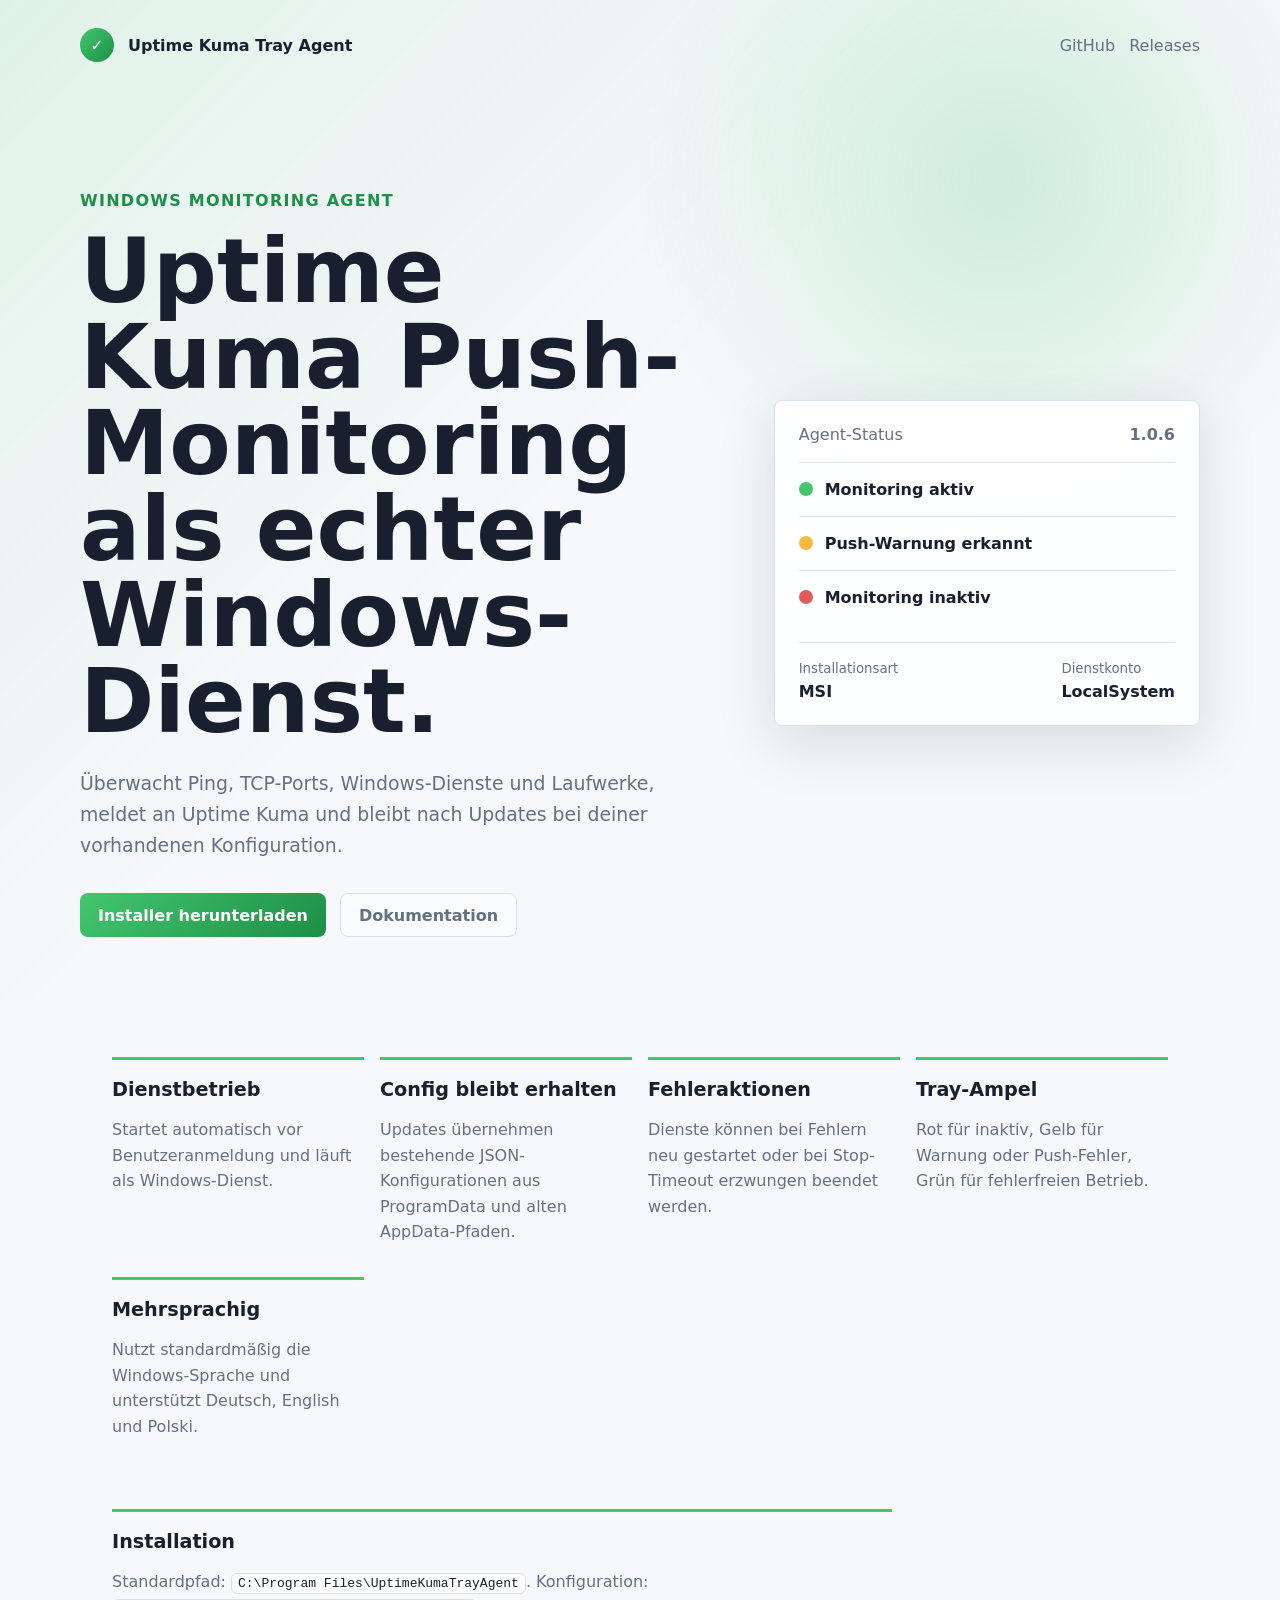
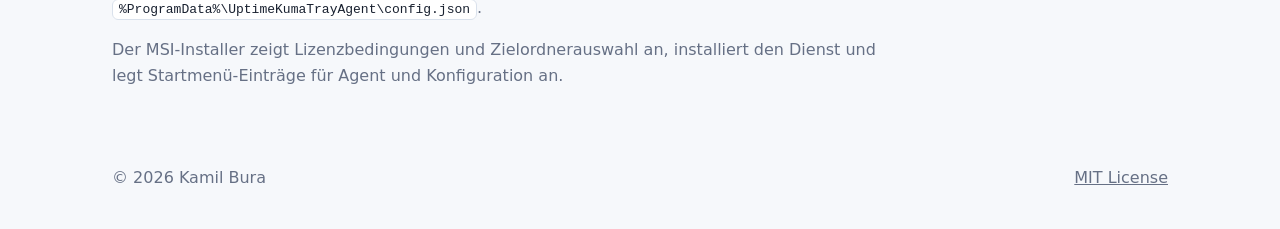
==== docs/index.html @ 318c28d2 "Add UptimeKumaTrayAgent project and installer Initial import of Uptime Kuma Tray Agent (v1.0.6): add" ====
<!doctype html>
<html lang="de">
<head>
  <meta charset="utf-8">
  <meta name="viewport" content="width=device-width, initial-scale=1">
  <title>Uptime Kuma Tray Agent</title>
  <meta name="description" content="Windows Agent für Uptime Kuma Push-Monitore mit Dienstbetrieb, Checks, Neustart-Aktionen und MSI-Installer.">
  <link rel="stylesheet" href="styles.css">
</head>
<body>
  <header class="hero">
    <nav class="nav">
      <div class="brand">
        <span class="brand-mark">✓</span>
        <span>Uptime Kuma Tray Agent</span>
      </div>
      <div class="links">
        <a href="https://github.com/yourShika/uptimekuma-agent">GitHub</a>
        <a href="https://github.com/yourShika/uptimekuma-agent/releases">Releases</a>
      </div>
    </nav>

    <section class="hero-grid">
      <div>
        <p class="eyebrow">Windows Monitoring Agent</p>
        <h1>Uptime Kuma Push-Monitoring als echter Windows-Dienst.</h1>
        <p class="lead">
          Überwacht Ping, TCP-Ports, Windows-Dienste und Laufwerke, meldet an Uptime Kuma
          und bleibt nach Updates bei deiner vorhandenen Konfiguration.
        </p>
        <div class="actions">
          <a class="primary" href="https://github.com/yourShika/uptimekuma-agent/releases/latest">Installer herunterladen</a>
          <a class="secondary" href="https://github.com/yourShika/uptimekuma-agent#readme">Dokumentation</a>
        </div>
      </div>

      <div class="status-panel" aria-label="Statusvorschau">
        <div class="panel-header">
          <span>Agent-Status</span>
          <strong>1.0.6</strong>
        </div>
        <div class="status ok"><span></span> Monitoring aktiv</div>
        <div class="status warn"><span></span> Push-Warnung erkannt</div>
        <div class="status down"><span></span> Monitoring inaktiv</div>
        <div class="metric-row">
          <div><small>Installationsart</small><strong>MSI</strong></div>
          <div><small>Dienstkonto</small><strong>LocalSystem</strong></div>
        </div>
      </div>
    </section>
  </header>

  <main>
    <section class="features">
      <article>
        <h2>Dienstbetrieb</h2>
        <p>Startet automatisch vor Benutzeranmeldung und läuft als Windows-Dienst.</p>
      </article>
      <article>
        <h2>Config bleibt erhalten</h2>
        <p>Updates übernehmen bestehende JSON-Konfigurationen aus ProgramData und alten AppData-Pfaden.</p>
      </article>
      <article>
        <h2>Fehleraktionen</h2>
        <p>Dienste können bei Fehlern neu gestartet oder bei Stop-Timeout erzwungen beendet werden.</p>
      </article>
      <article>
        <h2>Tray-Ampel</h2>
        <p>Rot für inaktiv, Gelb für Warnung oder Push-Fehler, Grün für fehlerfreien Betrieb.</p>
      </article>
      <article>
        <h2>Mehrsprachig</h2>
        <p>Nutzt standardmäßig die Windows-Sprache und unterstützt Deutsch, English und Polski.</p>
      </article>
    </section>

    <section class="install">
      <h2>Installation</h2>
      <p>
        Standardpfad: <code>C:\Program Files\UptimeKumaTrayAgent</code>.
        Konfiguration: <code>%ProgramData%\UptimeKumaTrayAgent\config.json</code>.
      </p>
      <p>
        Der MSI-Installer zeigt Lizenzbedingungen und Zielordnerauswahl an, installiert den Dienst
        und legt Startmenü-Einträge für Agent und Konfiguration an.
      </p>
    </section>
  </main>

  <footer>
    <span>© 2026 Kamil Bura</span>
    <a href="https://github.com/yourShika/uptimekuma-agent/blob/main/LICENSE">MIT License</a>
  </footer>
</body>
</html>
---- docs/styles.css ----
:root {
  color-scheme: light dark;
  --bg: #f6f8fb;
  --surface: #ffffff;
  --text: #18202f;
  --muted: #667085;
  --line: #d9e1ec;
  --green: #43c66f;
  --green-dark: #1d8f46;
  --yellow: #f5b93f;
  --red: #e25b5b;
  --shadow: 0 18px 60px rgba(24, 32, 47, .13);
}

@media (prefers-color-scheme: dark) {
  :root {
    --bg: #111822;
    --surface: #182232;
    --text: #edf4ff;
    --muted: #9ca9ba;
    --line: #2b3748;
    --shadow: 0 18px 60px rgba(0, 0, 0, .35);
  }
}

* {
  box-sizing: border-box;
}

body {
  margin: 0;
  font-family: "Segoe UI", system-ui, -apple-system, BlinkMacSystemFont, sans-serif;
  background: var(--bg);
  color: var(--text);
}

a {
  color: inherit;
}

.hero {
  min-height: 92vh;
  padding: 28px clamp(20px, 6vw, 80px) 64px;
  background:
    radial-gradient(circle at 78% 18%, rgba(67, 198, 111, .22), transparent 28%),
    linear-gradient(135deg, rgba(67, 198, 111, .12), transparent 46%),
    var(--bg);
}

.nav,
.hero-grid,
main,
footer {
  width: min(1120px, 100%);
  margin: 0 auto;
}

.nav {
  display: flex;
  align-items: center;
  justify-content: space-between;
  gap: 24px;
}

.brand,
.links,
.actions {
  display: flex;
  align-items: center;
  gap: 14px;
}

.brand {
  font-weight: 700;
}

.brand-mark {
  display: grid;
  place-items: center;
  width: 34px;
  height: 34px;
  border-radius: 50%;
  color: white;
  background: linear-gradient(135deg, var(--green), var(--green-dark));
}

.links a,
.secondary {
  text-decoration: none;
  color: var(--muted);
}

.hero-grid {
  display: grid;
  grid-template-columns: minmax(0, 1.05fr) minmax(320px, .72fr);
  gap: clamp(32px, 6vw, 72px);
  align-items: center;
  padding-top: clamp(72px, 14vh, 138px);
}

.eyebrow {
  margin: 0 0 14px;
  color: var(--green-dark);
  font-weight: 700;
  text-transform: uppercase;
  letter-spacing: .08em;
}

h1 {
  margin: 0;
  max-width: 820px;
  font-size: clamp(2.6rem, 7vw, 5.6rem);
  line-height: .96;
  letter-spacing: 0;
}

.lead {
  max-width: 690px;
  margin: 24px 0 32px;
  color: var(--muted);
  font-size: 1.18rem;
  line-height: 1.65;
}

.primary,
.secondary {
  display: inline-flex;
  align-items: center;
  min-height: 44px;
  padding: 0 18px;
  border-radius: 8px;
  font-weight: 700;
}

.primary {
  color: white;
  text-decoration: none;
  background: linear-gradient(135deg, var(--green), var(--green-dark));
}

.secondary {
  border: 1px solid var(--line);
  background: rgba(255, 255, 255, .5);
}

.status-panel {
  padding: 24px;
  border: 1px solid var(--line);
  border-radius: 8px;
  background: color-mix(in srgb, var(--surface), transparent 5%);
  box-shadow: var(--shadow);
}

.panel-header,
.metric-row {
  display: flex;
  justify-content: space-between;
  gap: 16px;
}

.panel-header {
  margin-bottom: 18px;
  color: var(--muted);
}

.status {
  display: flex;
  align-items: center;
  gap: 12px;
  min-height: 54px;
  border-top: 1px solid var(--line);
  font-weight: 700;
}

.status span {
  width: 14px;
  height: 14px;
  border-radius: 50%;
}

.status.ok span {
  background: var(--green);
}

.status.warn span {
  background: var(--yellow);
}

.status.down span {
  background: var(--red);
}

.metric-row {
  margin-top: 18px;
  padding-top: 18px;
  border-top: 1px solid var(--line);
}

small {
  display: block;
  color: var(--muted);
  margin-bottom: 6px;
}

main {
  padding: 56px clamp(20px, 4vw, 32px) 40px;
}

.features {
  display: grid;
  grid-template-columns: repeat(4, minmax(0, 1fr));
  gap: 16px;
}

article,
.install {
  border-top: 3px solid var(--green);
  padding: 18px 0 0;
}

h2 {
  margin: 0 0 10px;
  font-size: 1.2rem;
}

p {
  color: var(--muted);
  line-height: 1.6;
}

.install {
  margin-top: 54px;
  max-width: 780px;
}

code {
  padding: 2px 6px;
  border: 1px solid var(--line);
  border-radius: 6px;
  background: var(--surface);
  color: var(--text);
}

footer {
  display: flex;
  justify-content: space-between;
  gap: 16px;
  padding: 24px clamp(20px, 4vw, 32px) 42px;
  color: var(--muted);
}

@media (max-width: 860px) {
  .hero-grid,
  .features {
    grid-template-columns: 1fr;
  }

  .links {
    display: none;
  }

  .actions {
    align-items: stretch;
    flex-direction: column;
  }
}
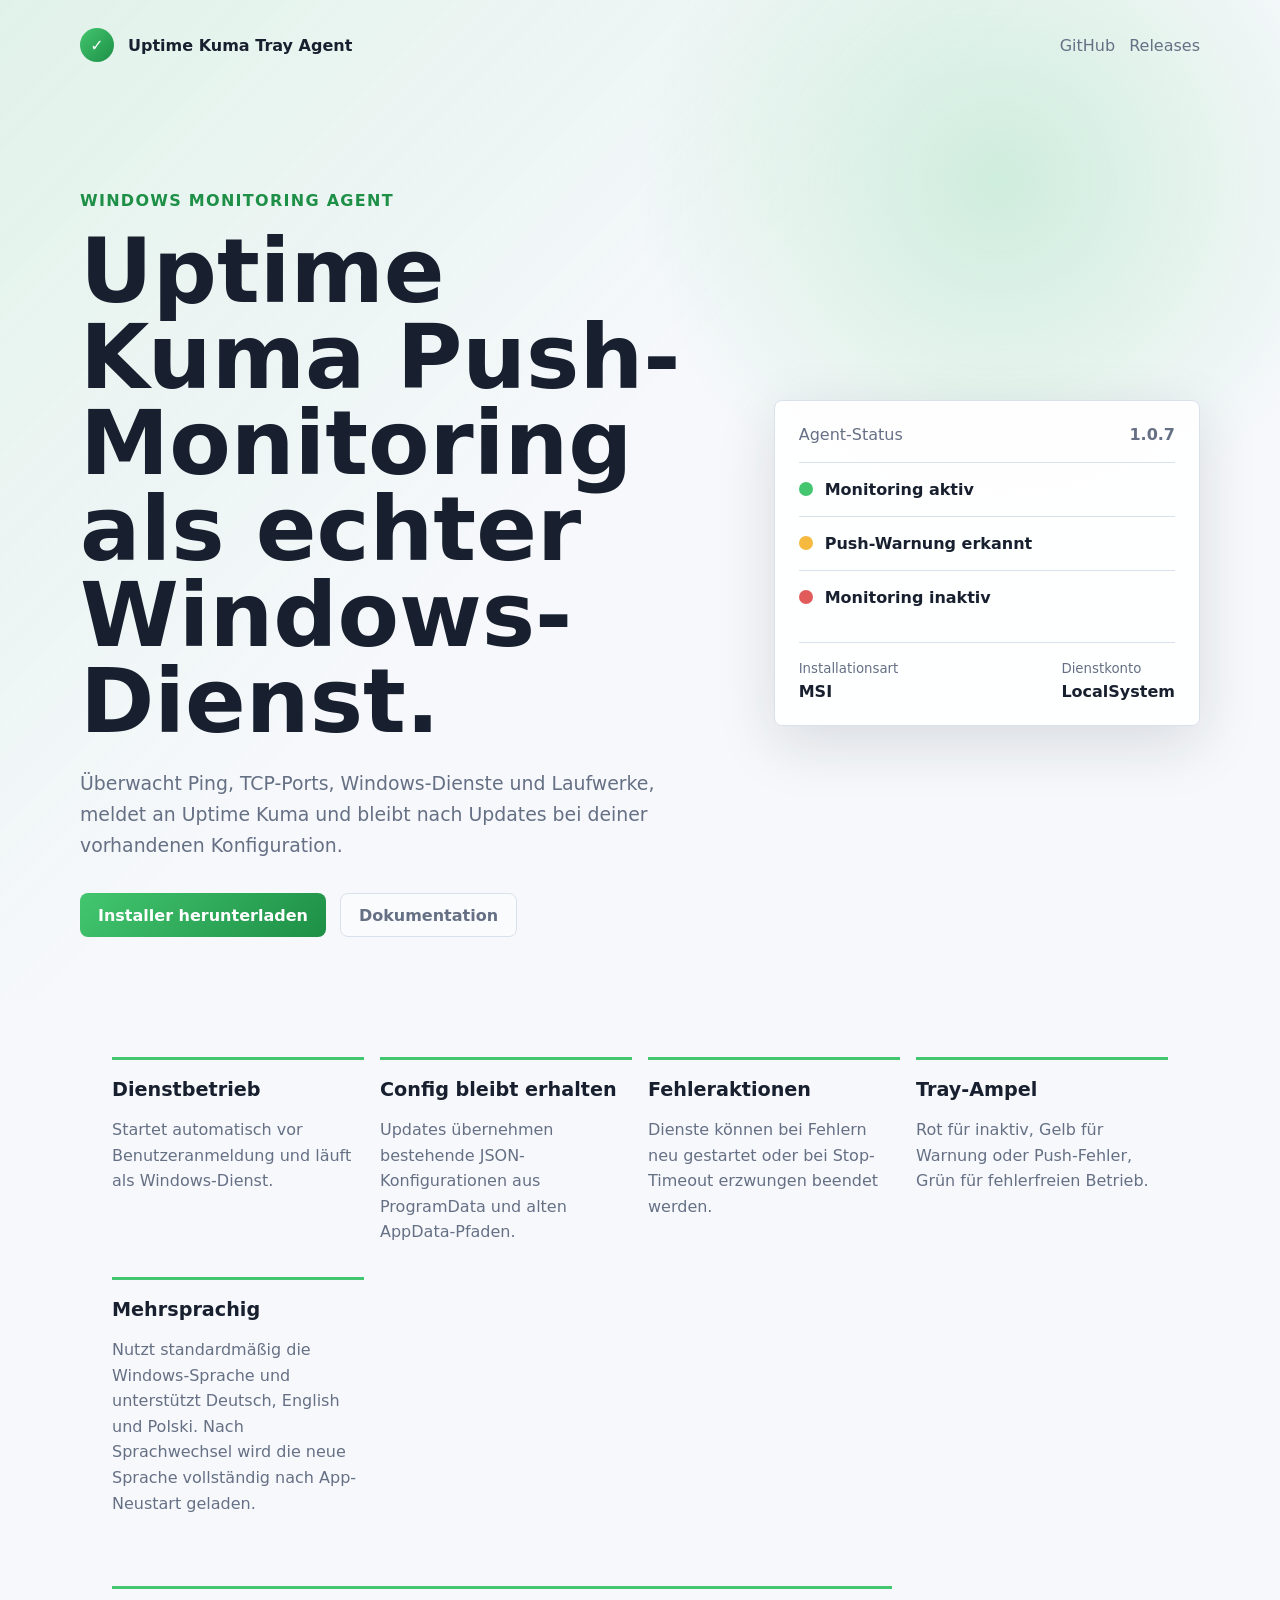
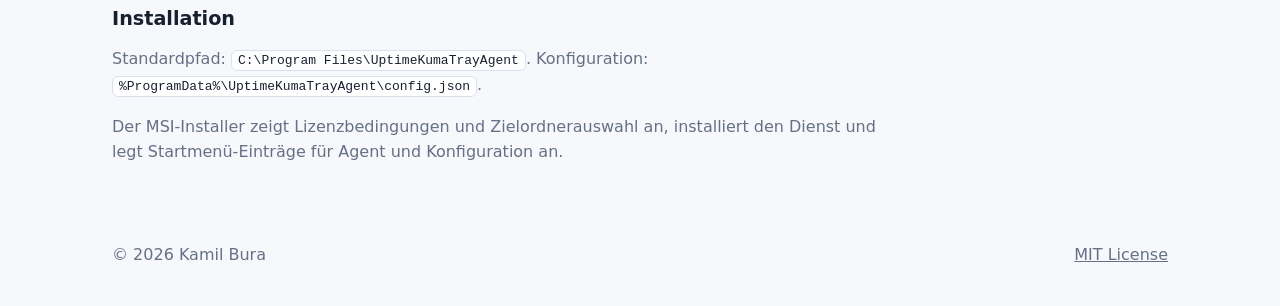
==== commit 9744abb1: "Release 1.0.7: UI localization and i18n Bump version to 1.0.7 across project (csproj, config example" ====
--- a/docs/index.html
+++ b/docs/index.html
@@ -37,7 +37,7 @@
       <div class="status-panel" aria-label="Statusvorschau">
         <div class="panel-header">
           <span>Agent-Status</span>
-          <strong>1.0.6</strong>
+          <strong>1.0.7</strong>
         </div>
         <div class="status ok"><span></span> Monitoring aktiv</div>
         <div class="status warn"><span></span> Push-Warnung erkannt</div>
@@ -70,7 +70,7 @@
       </article>
       <article>
         <h2>Mehrsprachig</h2>
-        <p>Nutzt standardmäßig die Windows-Sprache und unterstützt Deutsch, English und Polski.</p>
+        <p>Nutzt standardmäßig die Windows-Sprache und unterstützt Deutsch, English und Polski. Nach Sprachwechsel wird die neue Sprache vollständig nach App-Neustart geladen.</p>
       </article>
     </section>
 
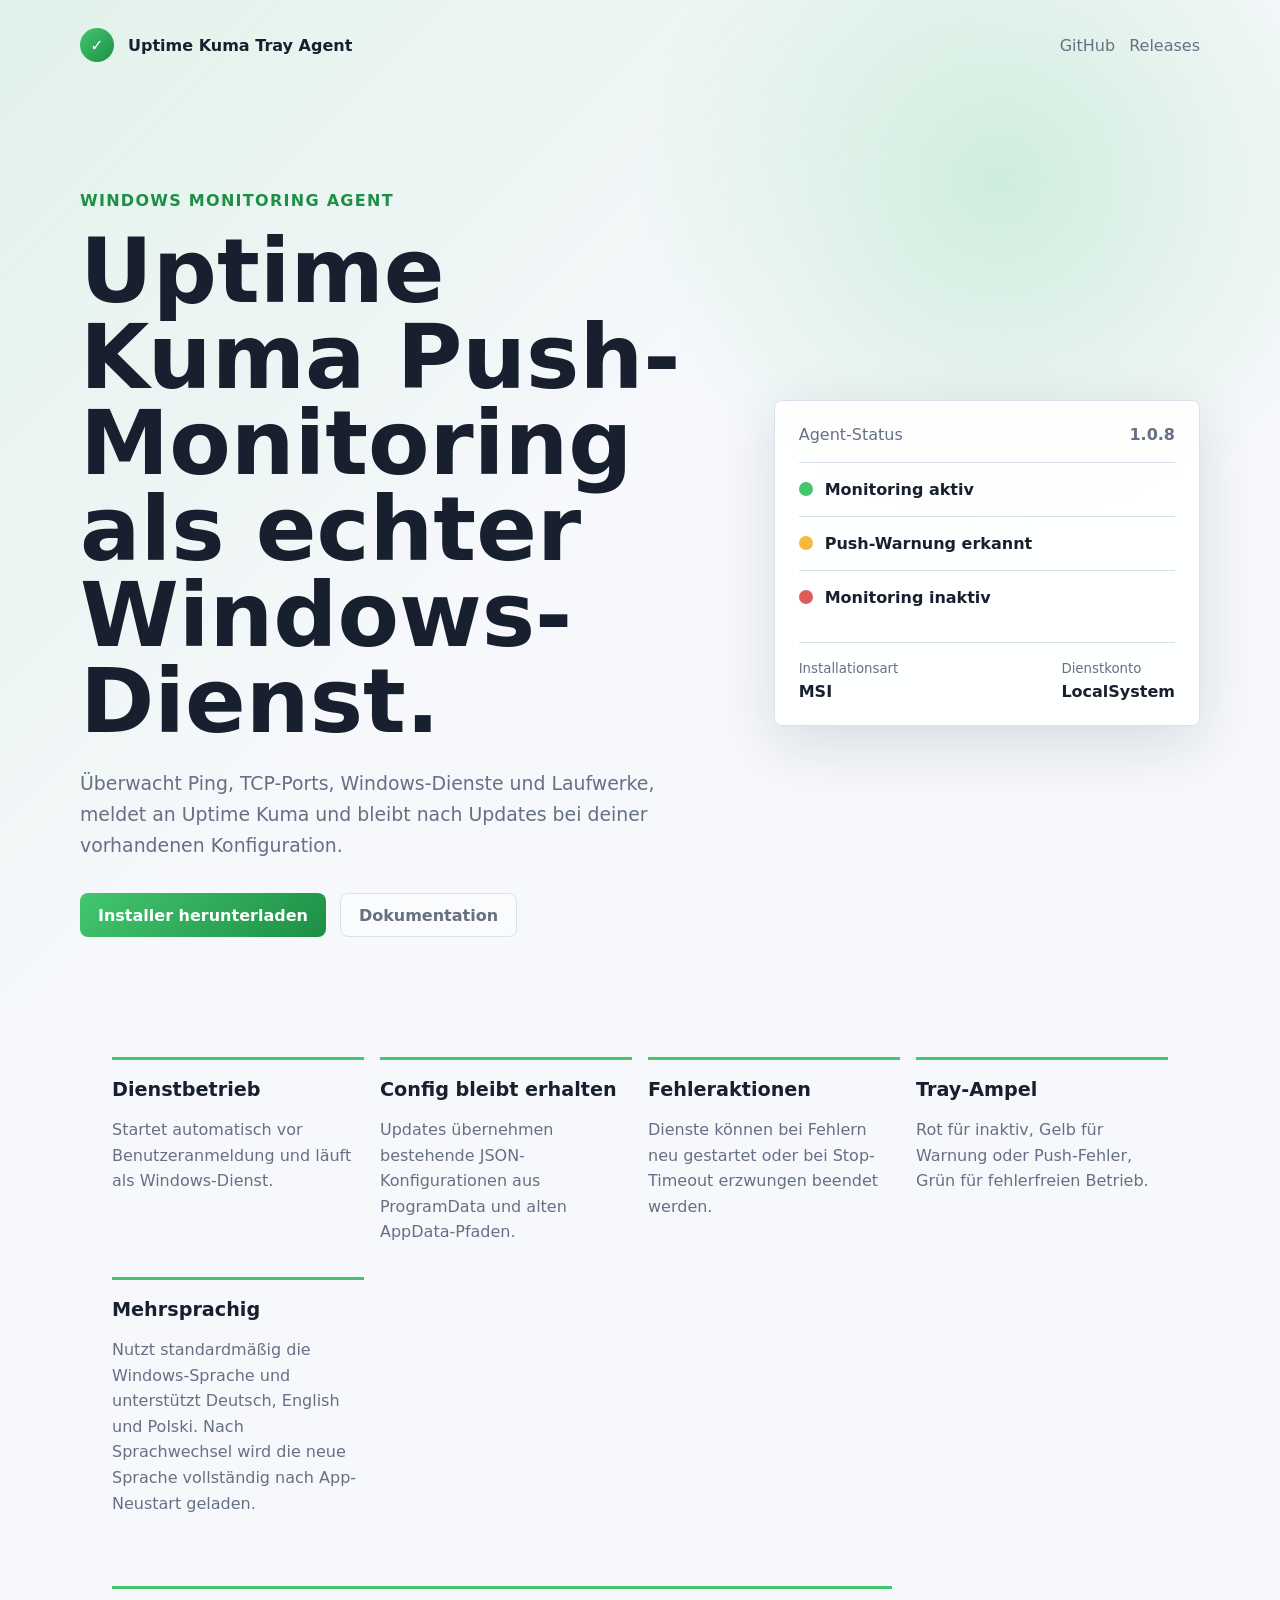
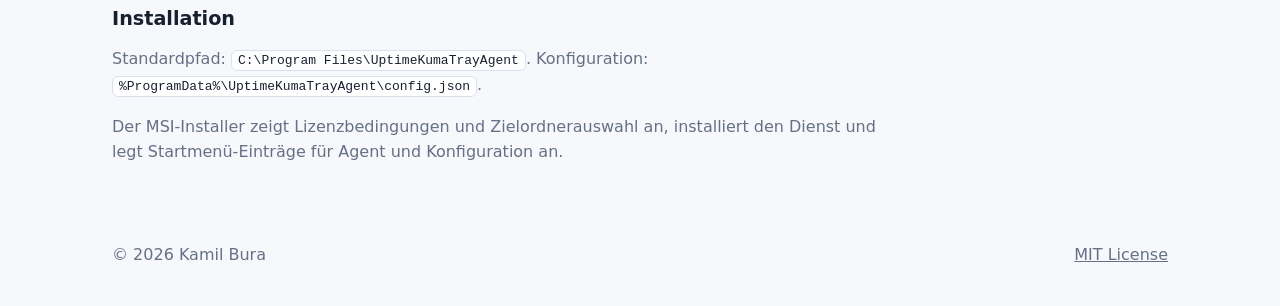
==== commit 3f022446: "Release 1.0.8 with Linux headless agent" ====
--- a/docs/index.html
+++ b/docs/index.html
@@ -37,7 +37,7 @@
       <div class="status-panel" aria-label="Statusvorschau">
         <div class="panel-header">
           <span>Agent-Status</span>
-          <strong>1.0.7</strong>
+          <strong>1.0.8</strong>
         </div>
         <div class="status ok"><span></span> Monitoring aktiv</div>
         <div class="status warn"><span></span> Push-Warnung erkannt</div>
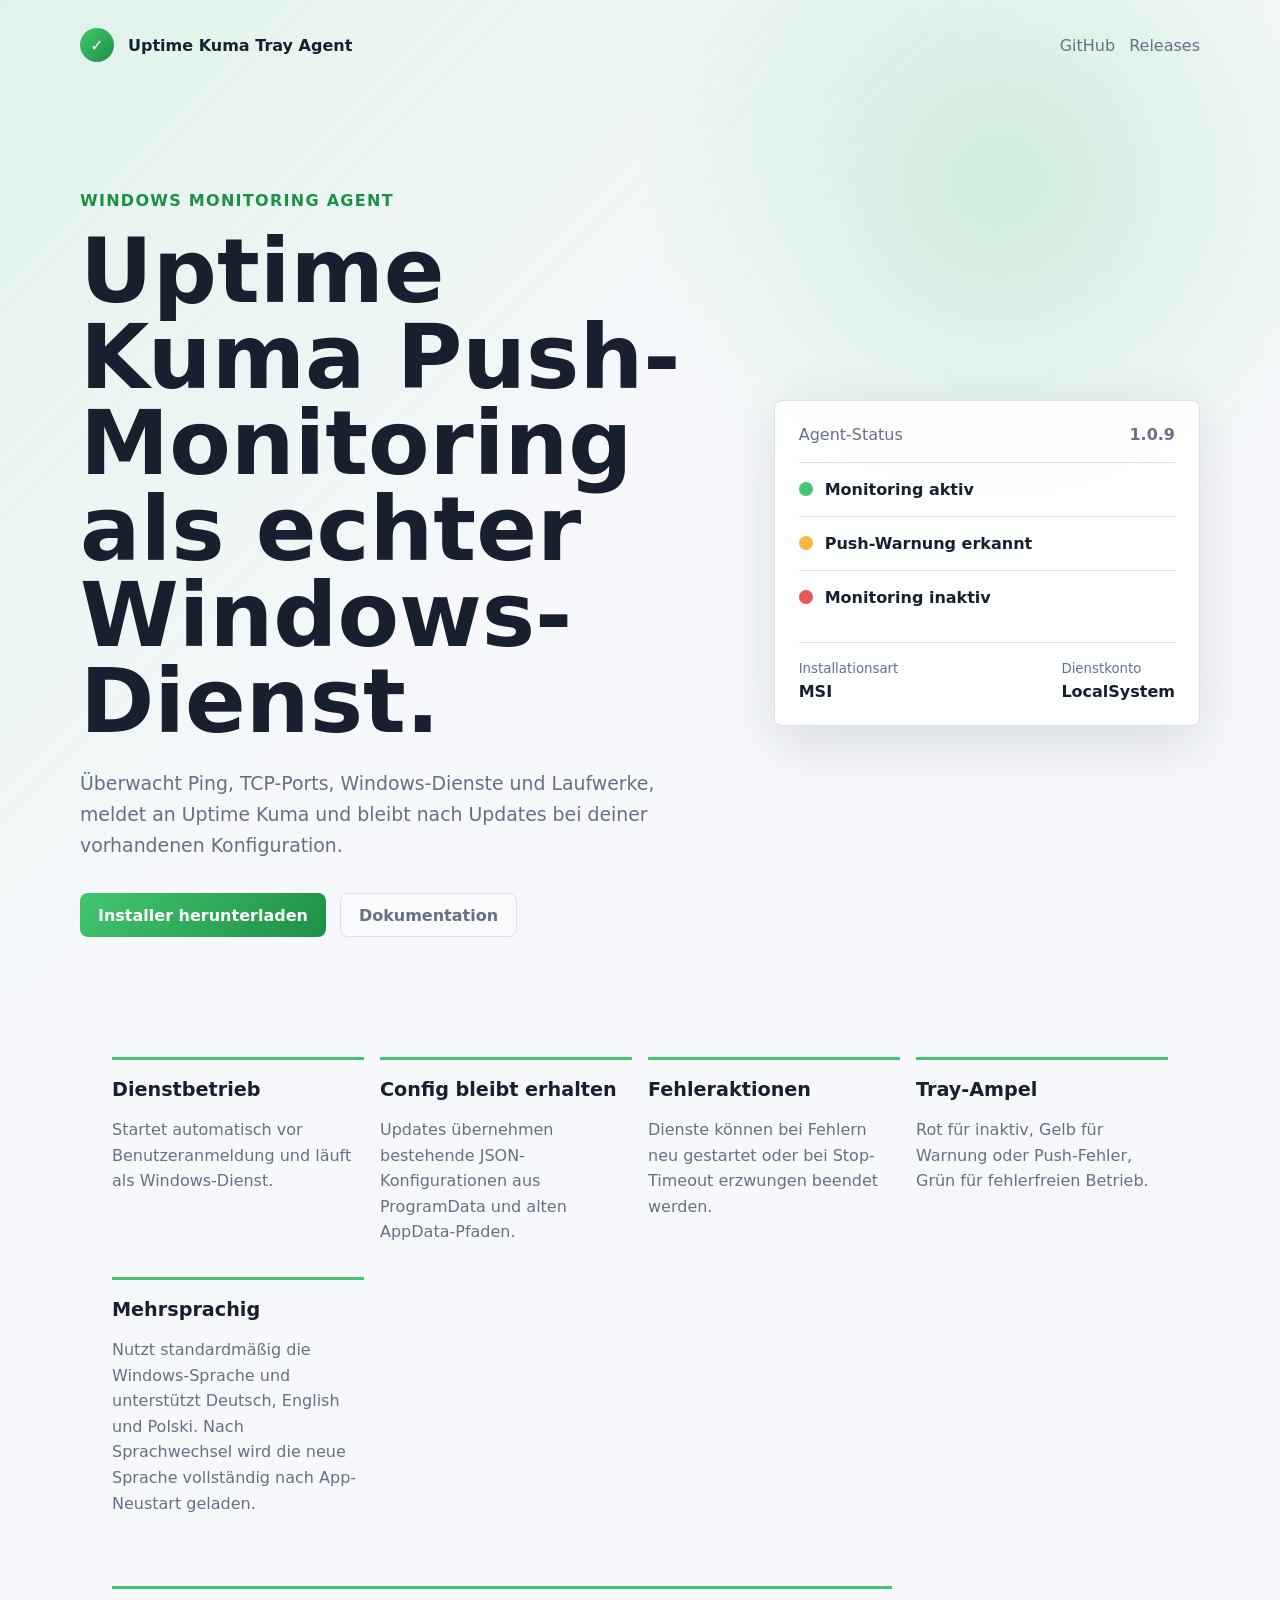
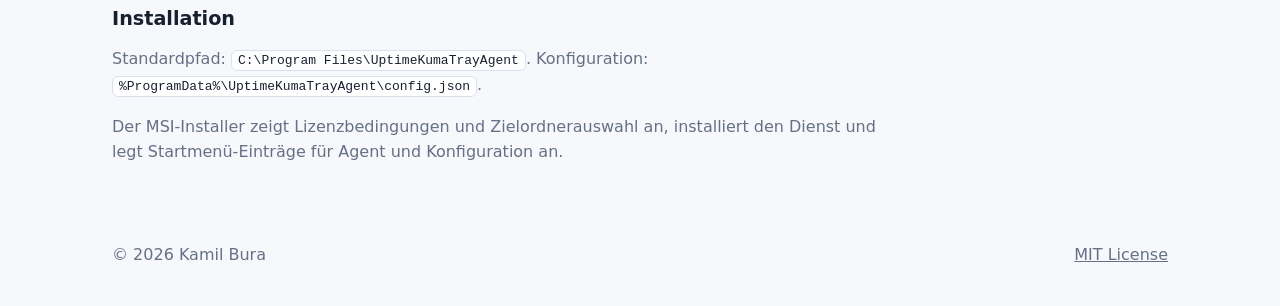
==== commit 7b1b0ccb: "Release 1.0.9 dashboard UI" ====
--- a/docs/index.html
+++ b/docs/index.html
@@ -37,7 +37,7 @@
       <div class="status-panel" aria-label="Statusvorschau">
         <div class="panel-header">
           <span>Agent-Status</span>
-          <strong>1.0.8</strong>
+          <strong>1.0.9</strong>
         </div>
         <div class="status ok"><span></span> Monitoring aktiv</div>
         <div class="status warn"><span></span> Push-Warnung erkannt</div>
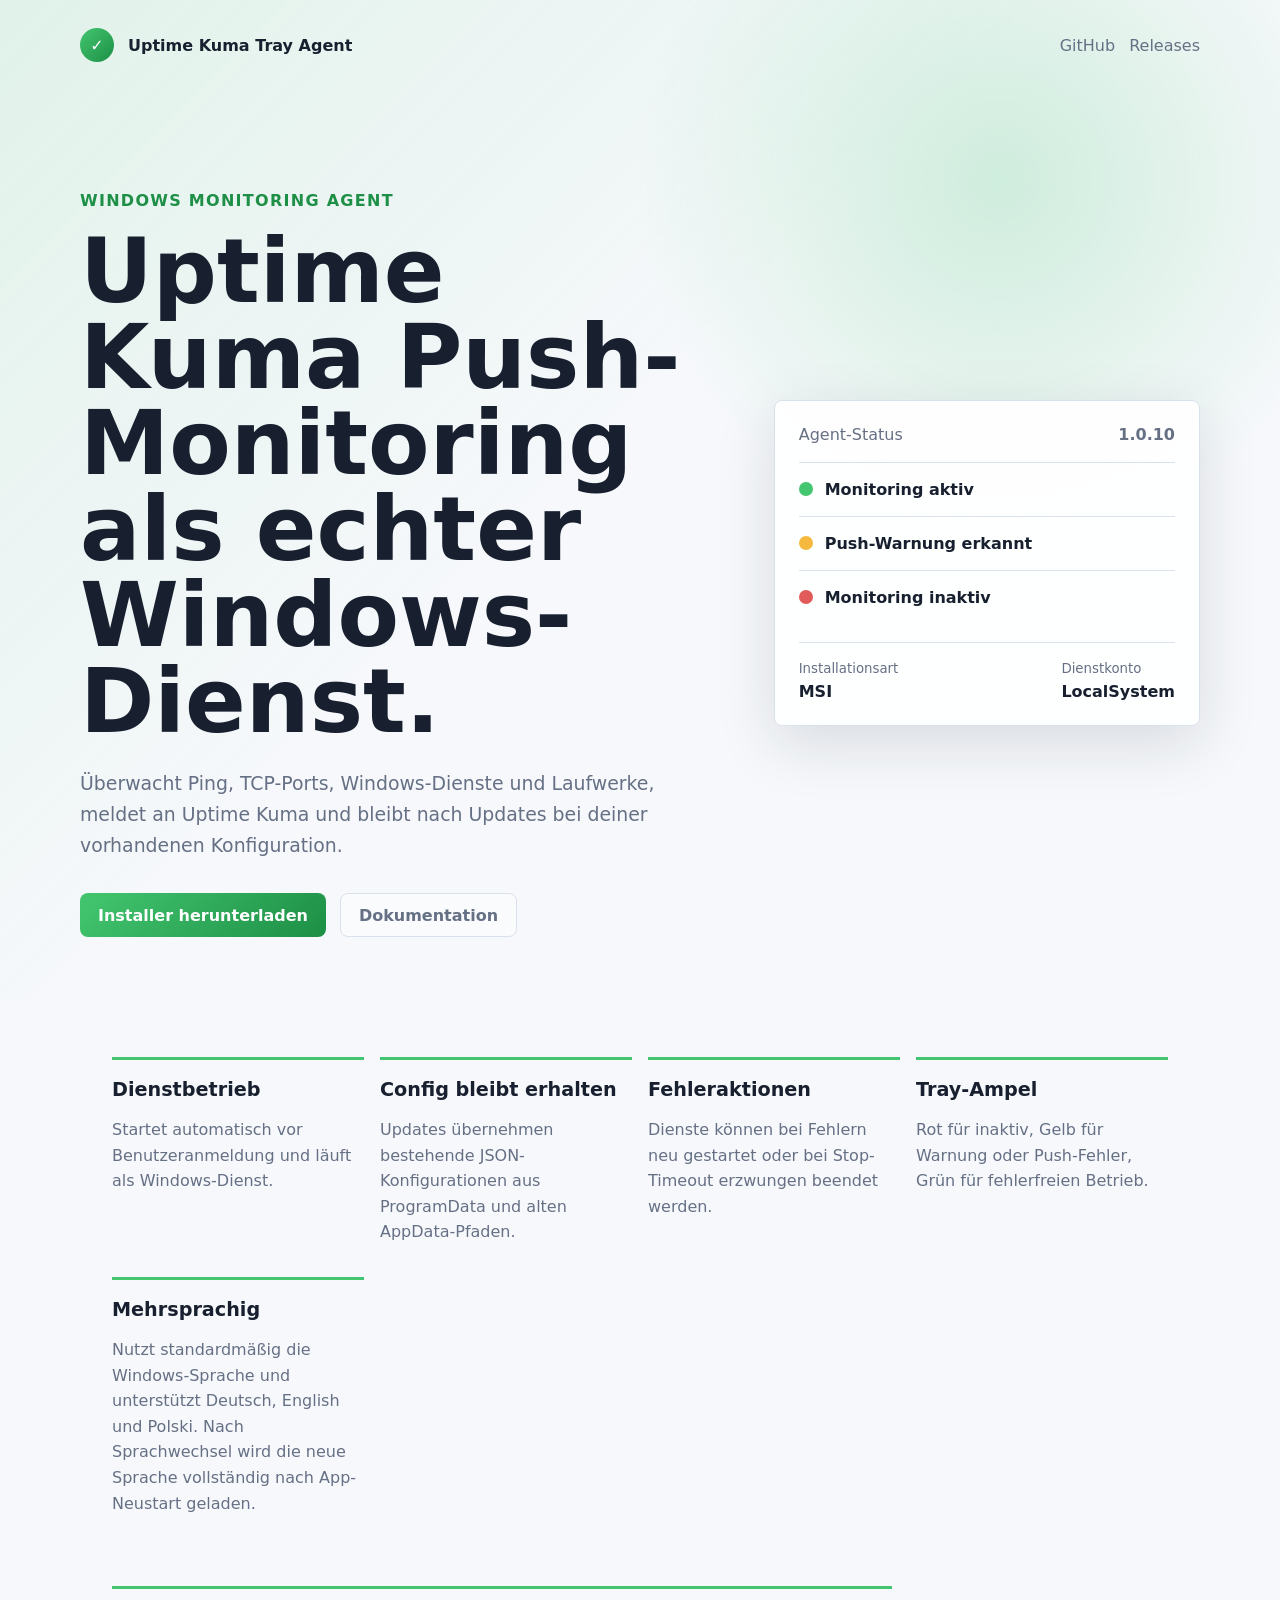
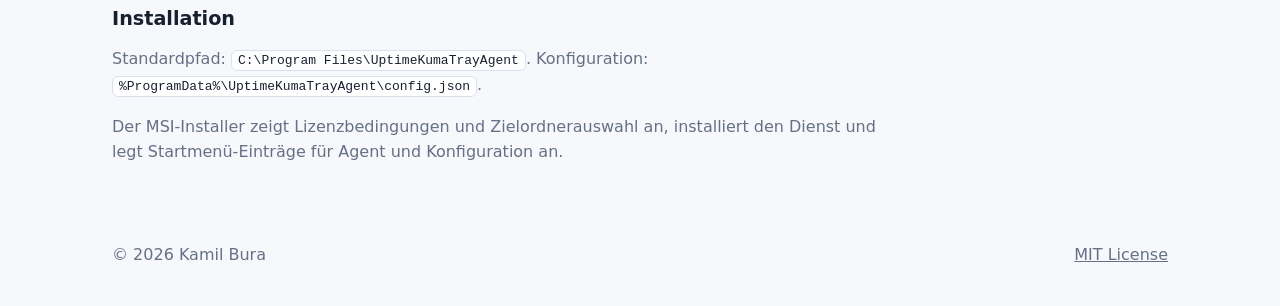
==== commit 0dc60557: "Release 1.0.10 WebView dashboard" ====
--- a/docs/index.html
+++ b/docs/index.html
@@ -37,7 +37,7 @@
       <div class="status-panel" aria-label="Statusvorschau">
         <div class="panel-header">
           <span>Agent-Status</span>
-          <strong>1.0.9</strong>
+          <strong>1.0.10</strong>
         </div>
         <div class="status ok"><span></span> Monitoring aktiv</div>
         <div class="status warn"><span></span> Push-Warnung erkannt</div>
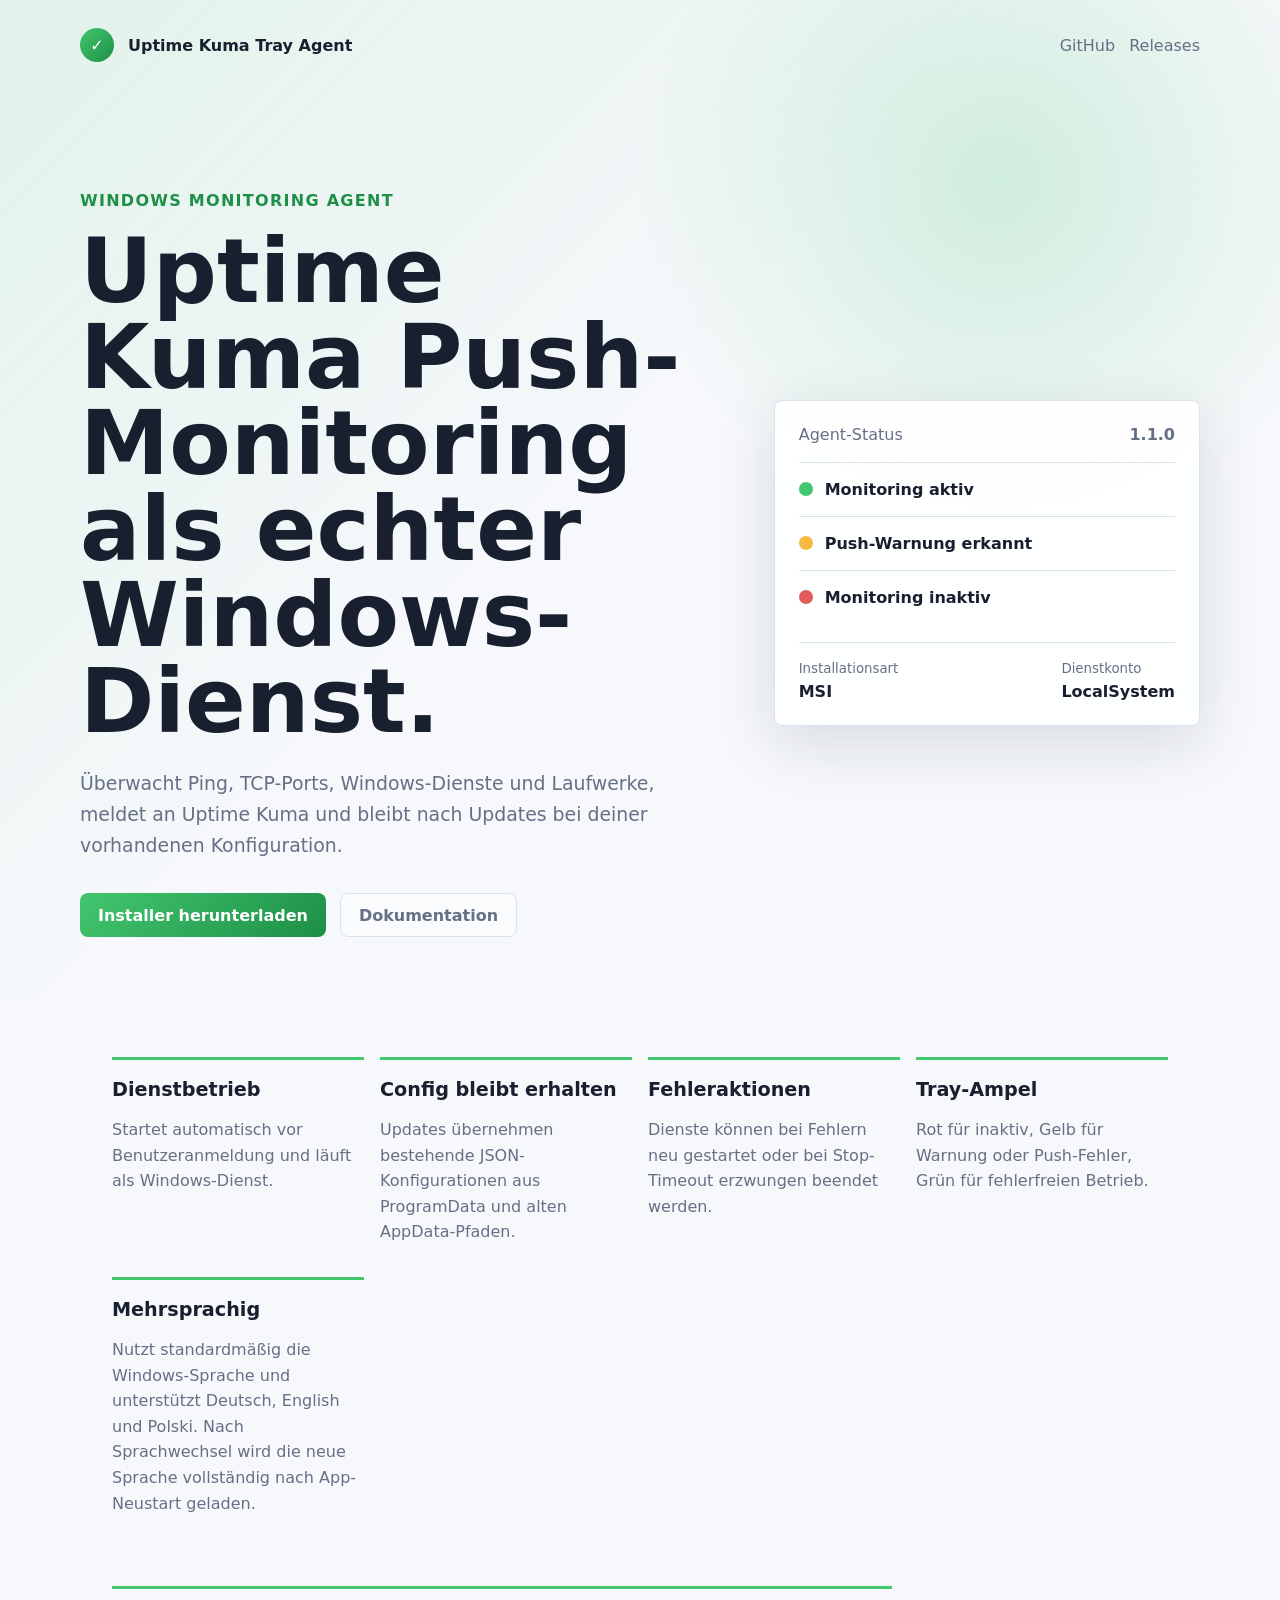
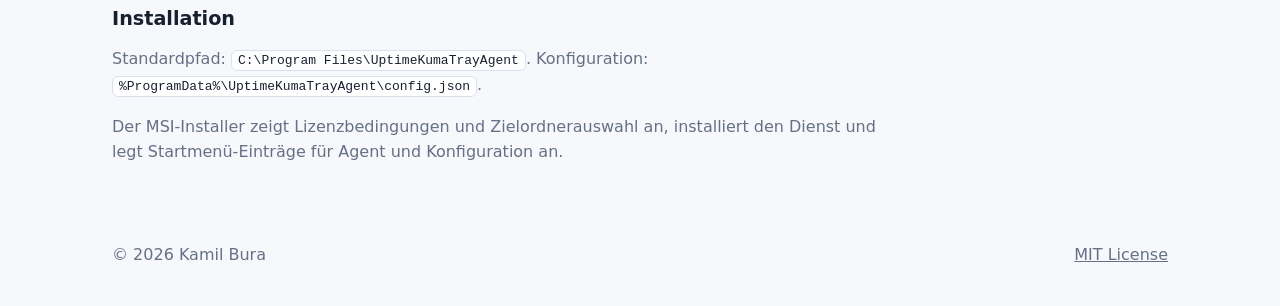
==== commit 8473bdc8: "Release 1.1.0: voll funktionsfähiges Dashboard - Dashboard neu im Design der Standalone-Vorlage (Mat" ====
--- a/docs/index.html
+++ b/docs/index.html
@@ -37,7 +37,7 @@
       <div class="status-panel" aria-label="Statusvorschau">
         <div class="panel-header">
           <span>Agent-Status</span>
-          <strong>1.0.10</strong>
+          <strong>1.1.0</strong>
         </div>
         <div class="status ok"><span></span> Monitoring aktiv</div>
         <div class="status warn"><span></span> Push-Warnung erkannt</div>
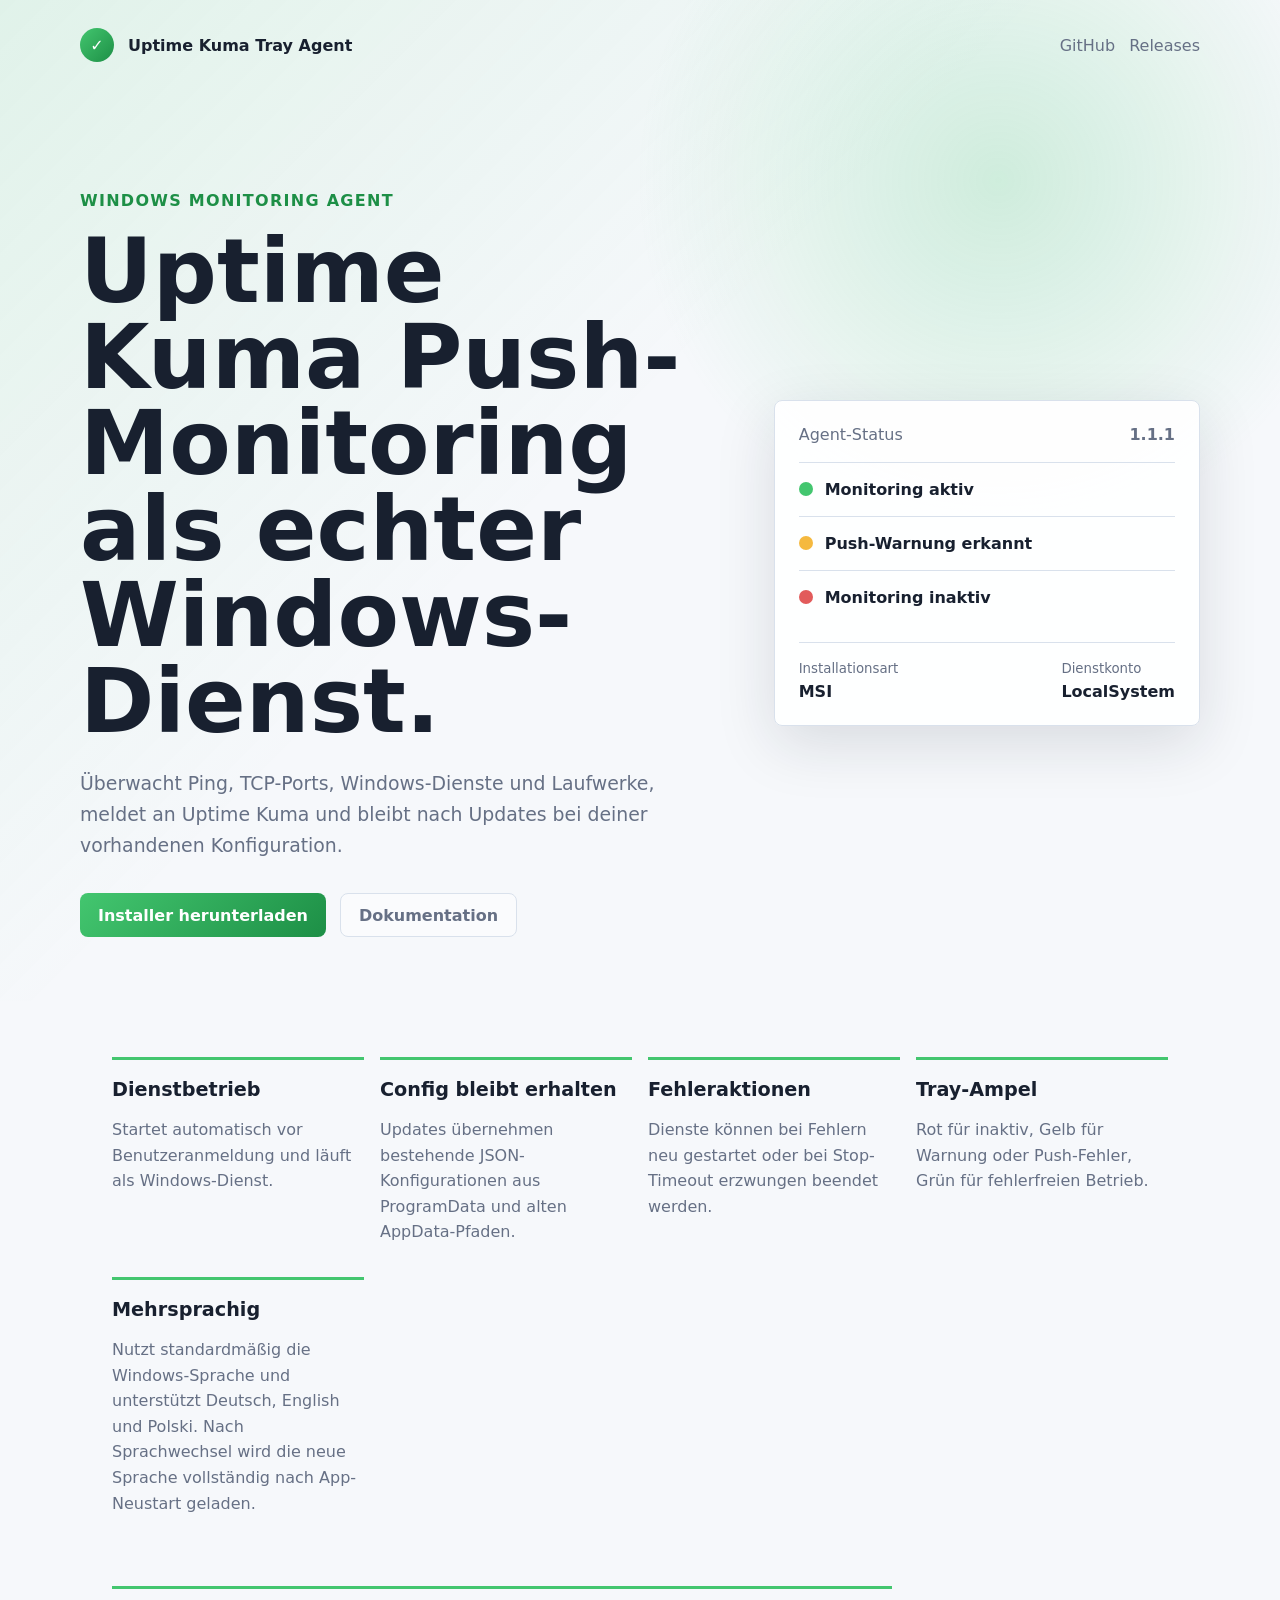
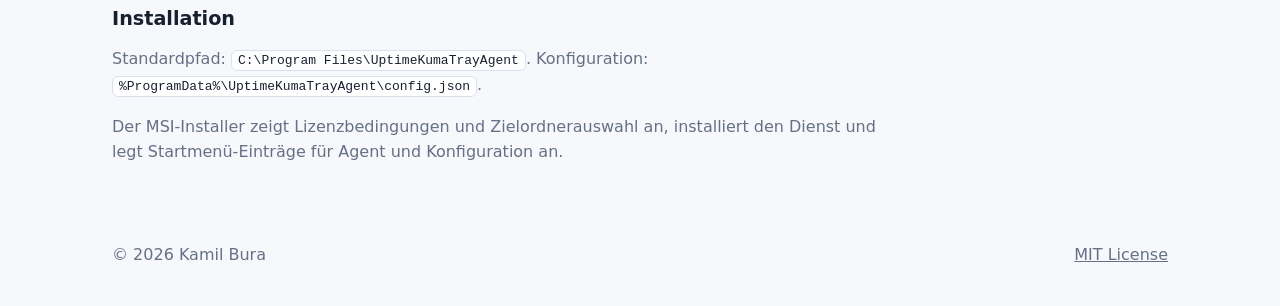
==== commit 08a60e05: "Release 1.1.1: Mehrbenutzer-Tray, Live-Status & Dashboard-Fixes - Sitzungslokaler GUI-Mutex + eigene" ====
--- a/docs/index.html
+++ b/docs/index.html
@@ -37,7 +37,7 @@
       <div class="status-panel" aria-label="Statusvorschau">
         <div class="panel-header">
           <span>Agent-Status</span>
-          <strong>1.1.0</strong>
+          <strong>1.1.1</strong>
         </div>
         <div class="status ok"><span></span> Monitoring aktiv</div>
         <div class="status warn"><span></span> Push-Warnung erkannt</div>
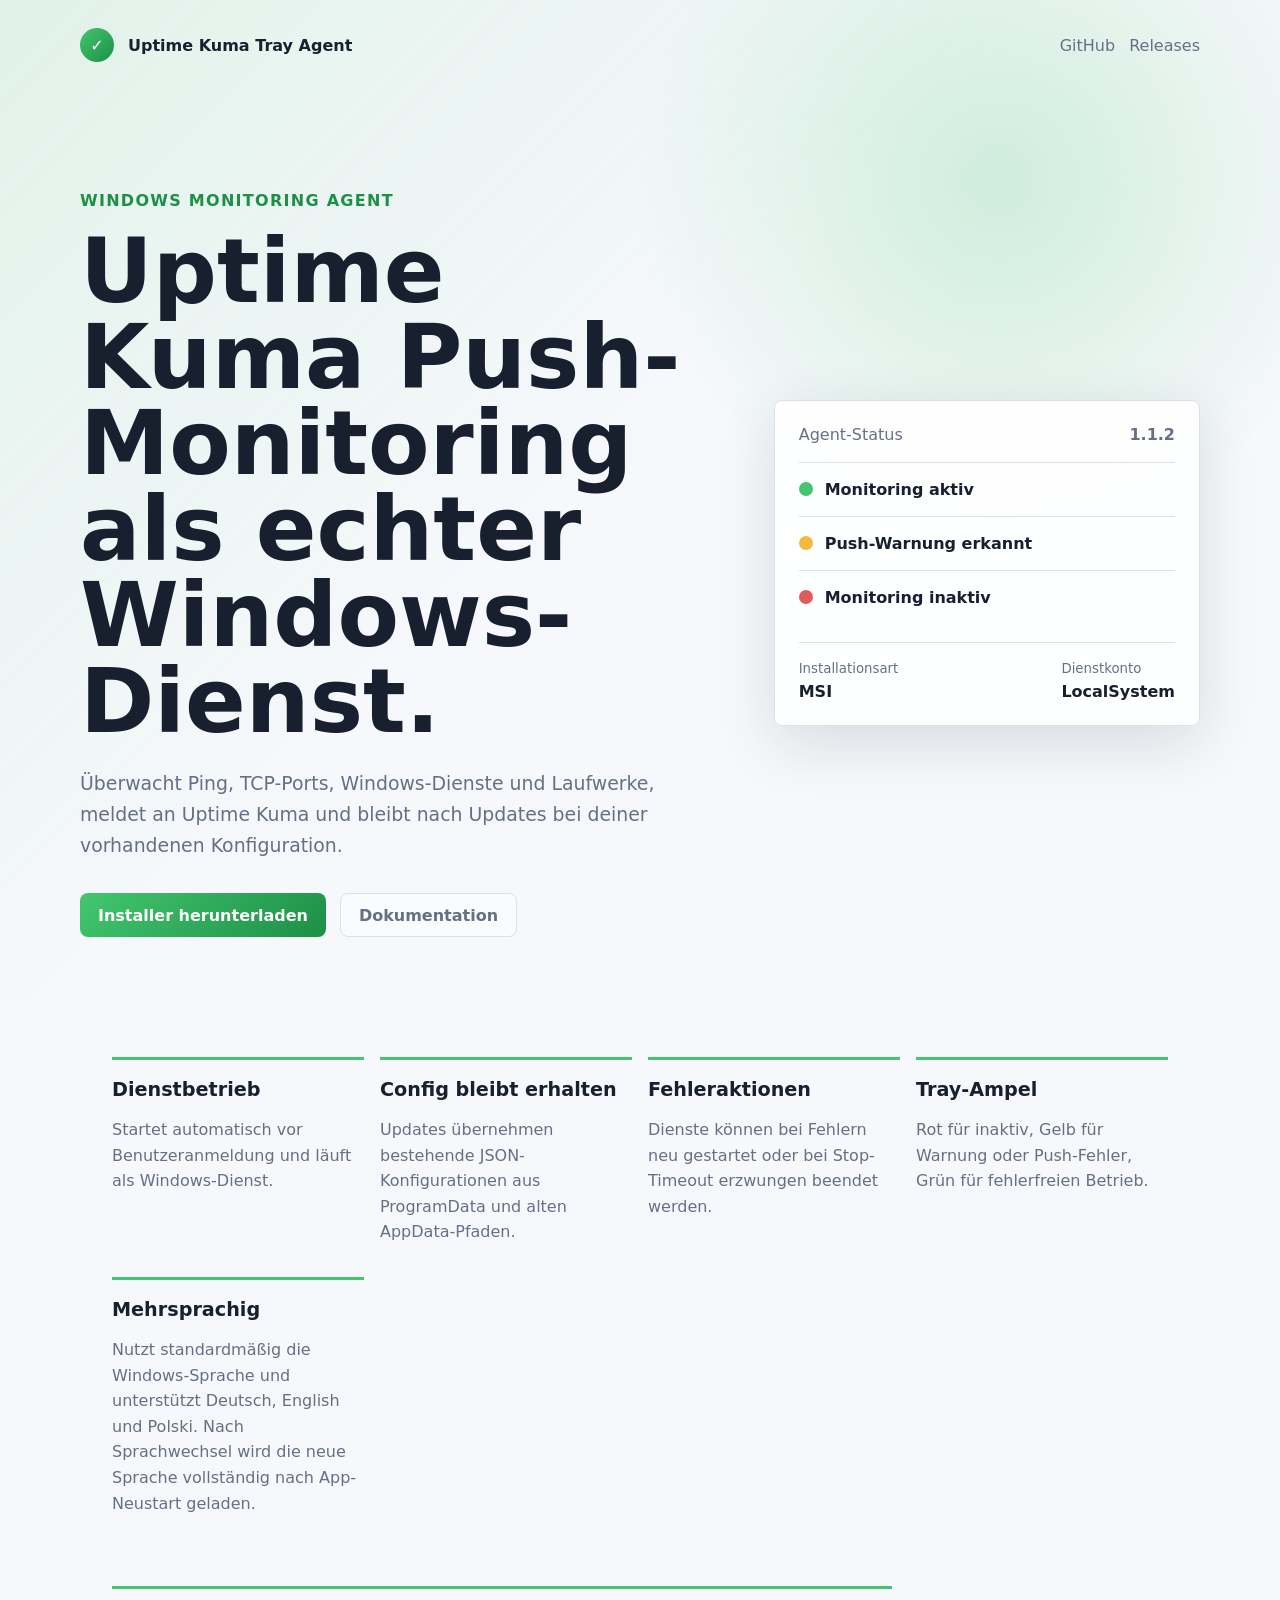
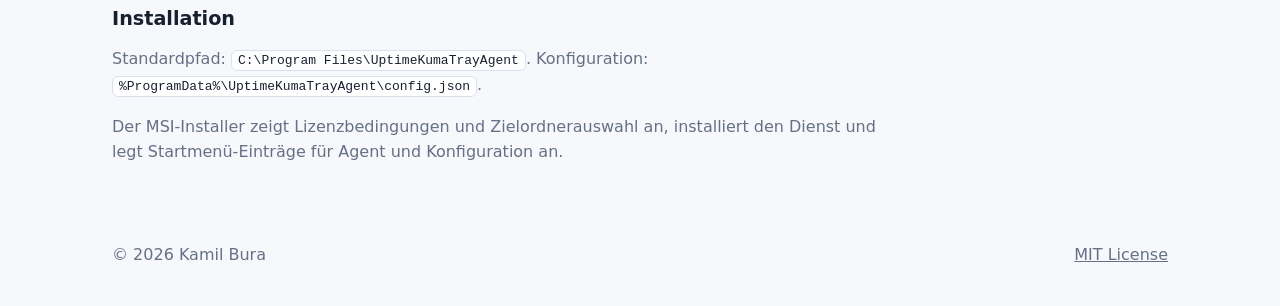
==== commit 6eb5fcaa: "Release 1.1.2: Dienst-Auswahl aus Liste - Version auf 1.1.2 angehoben (App, csproj, Installer, Build" ====
--- a/docs/index.html
+++ b/docs/index.html
@@ -37,7 +37,7 @@
       <div class="status-panel" aria-label="Statusvorschau">
         <div class="panel-header">
           <span>Agent-Status</span>
-          <strong>1.1.1</strong>
+          <strong>1.1.2</strong>
         </div>
         <div class="status ok"><span></span> Monitoring aktiv</div>
         <div class="status warn"><span></span> Push-Warnung erkannt</div>
